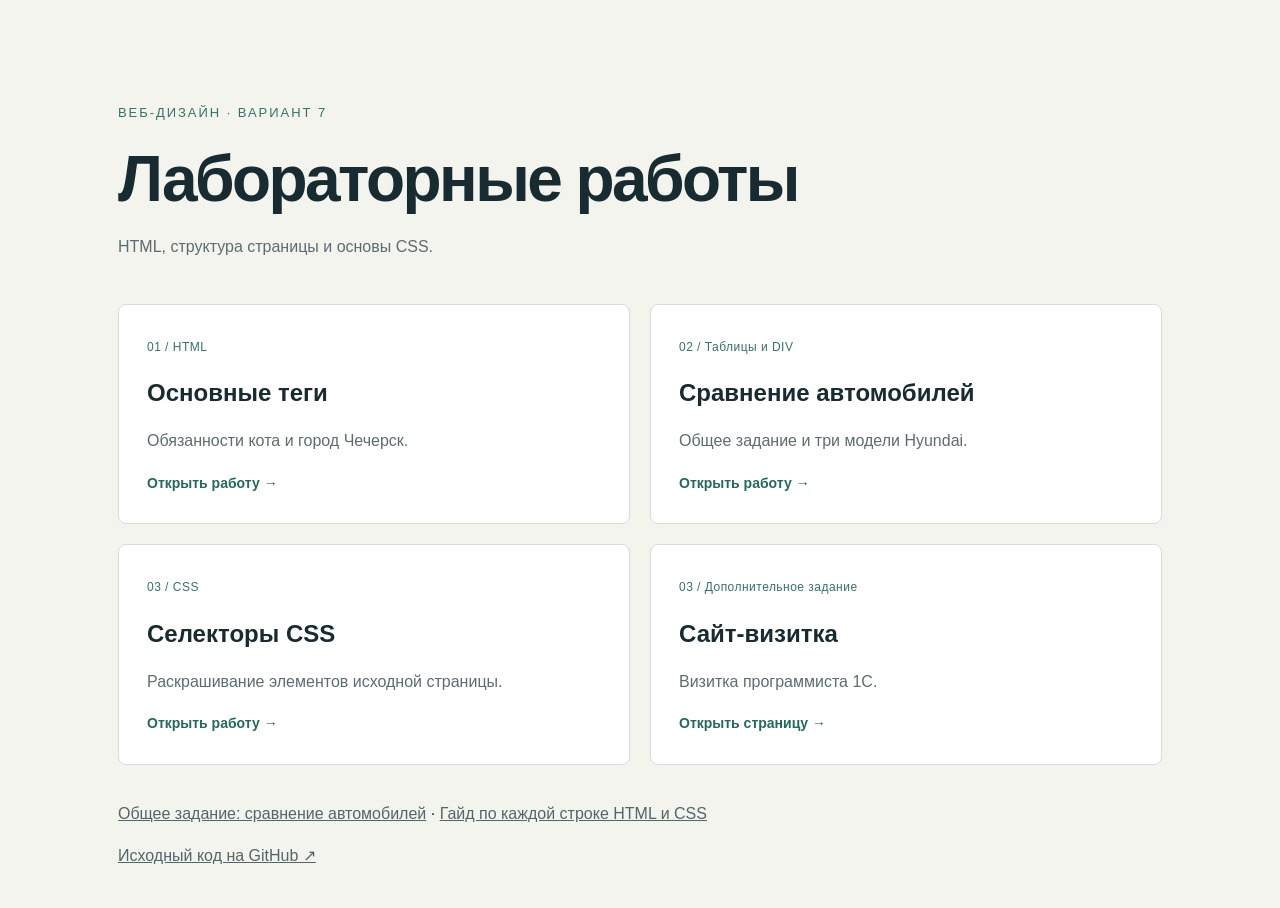
==== index.html @ 01439601 "Add violet motion and a second section to the business card" ====
<!DOCTYPE html>
<html lang="ru">
<head>
  <meta charset="UTF-8">
  <meta name="viewport" content="width=device-width, initial-scale=1">
  <title>Лабораторные работы по веб-дизайну</title>
  <link rel="stylesheet" href="labs.css">
</head>
<body>
  <main>
    <p class="eyebrow">Веб-дизайн · Вариант 7</p>
    <h1>Лабораторные работы</h1>
    <p class="intro">HTML, структура страницы и основы CSS.</p>
    <div class="labs">
      <a href="lab1/"><span>01 / HTML</span><h2>Основные теги</h2><p>Обязанности кота и город Чечерск.</p><b>Открыть работу →</b></a>
      <a href="lab2/"><span>02 / Таблицы и DIV</span><h2>Сравнение автомобилей</h2><p>Общее задание и три модели Hyundai.</p><b>Открыть работу →</b></a>
      <a href="lab3/"><span>03 / CSS</span><h2>Селекторы CSS</h2><p>Раскрашивание элементов исходной страницы.</p><b>Открыть работу →</b></a>
      <a href="lab3/business-card.html"><span>03 / Дополнительное задание</span><h2>Сайт-визитка</h2><p>Визитка программиста 1С.</p><b>Открыть страницу →</b></a>
    </div>
    <footer>
      <p><a href="lab2/general.html">Общее задание: сравнение автомобилей</a> · <a href="study/">Гайд по каждой строке HTML и CSS</a></p>
      <a href="https://github.com/error999777/wb1">Исходный код на GitHub ↗</a>
    </footer>
  </main>
</body>
</html>
---- labs.css ----
* { box-sizing: border-box; }
body { margin: 0; background: #f4f4ef; color: #172b31; font: 16px/1.6 Arial, sans-serif; }
main { max-width: 1100px; margin: 0 auto; padding: 90px 28px 40px; }
.eyebrow { color: #337369; font-size: 13px; text-transform: uppercase; letter-spacing: .15em; }
h1 { font-size: clamp(36px, 6vw, 64px); line-height: 1.1; max-width: 800px; margin: 20px 0; letter-spacing: -.04em; }
.intro { color: #5b6d70; margin-bottom: 44px; }
.labs { display: grid; grid-template-columns: repeat(2, 1fr); gap: 20px; }
.labs > a { display: block; border: 1px solid #d6ded9; padding: 28px; color: inherit; text-decoration: none; background: #fff; border-radius: 8px; }
.labs > a:hover { border-color: #337369; }
.labs span { font-size: 12px; color: #337369; letter-spacing: .04em; }
h2 { font-size: 24px; line-height: 1.25; }
.labs p { color: #5b6d70; }
.labs b { font-size: 14px; color: #24695f; }
footer { margin-top: 36px; }
footer a { color: #52666a; }
a:focus-visible { outline: 3px solid #1c8b78; outline-offset: 5px; }
@media (max-width: 600px) { main { padding-top: 48px; } .labs { grid-template-columns: 1fr; } }
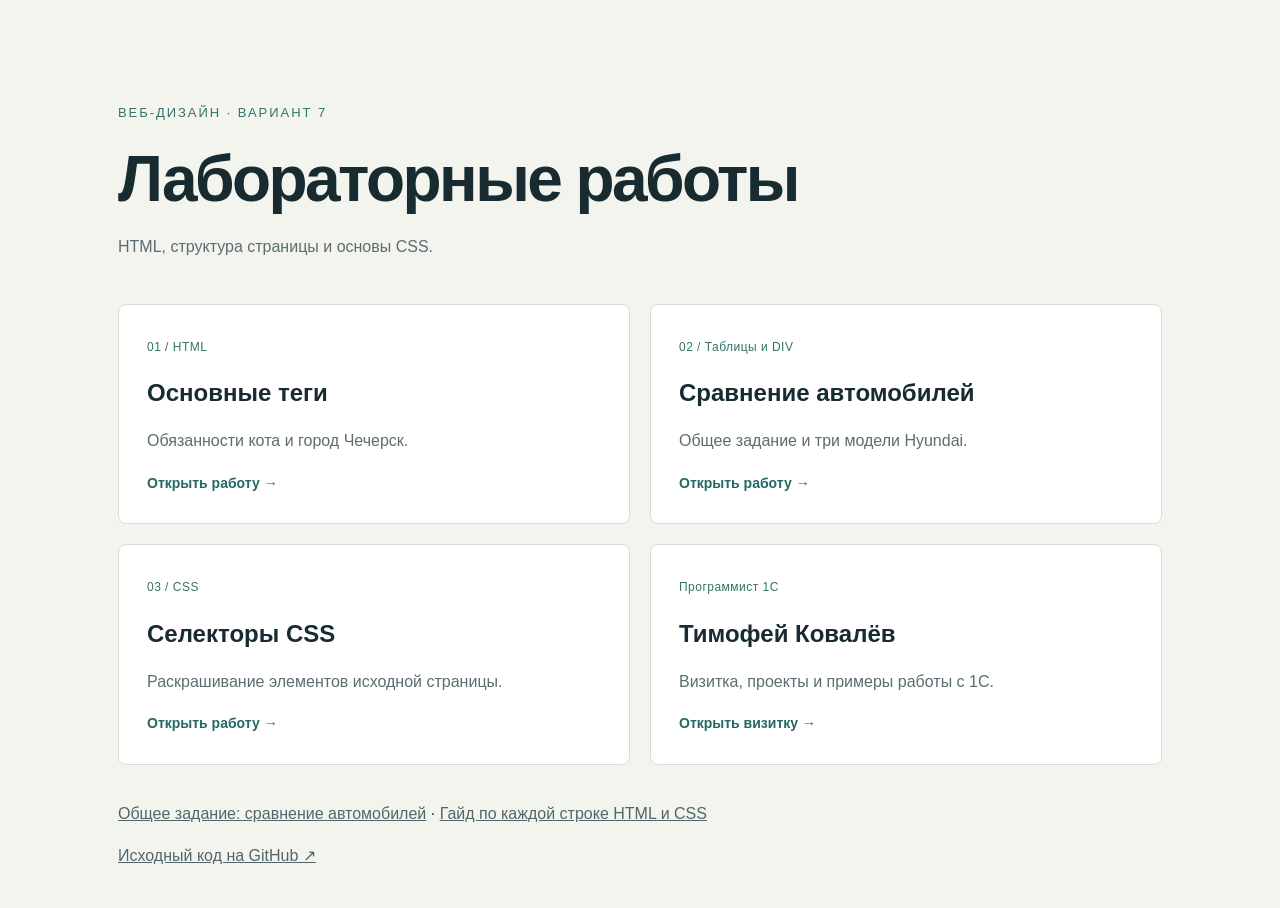
==== commit e22beb65: "Present the 1C card as a professional portfolio" ====
--- a/index.html
+++ b/index.html
@@ -15,7 +15,7 @@
       <a href="lab1/"><span>01 / HTML</span><h2>Основные теги</h2><p>Обязанности кота и город Чечерск.</p><b>Открыть работу →</b></a>
       <a href="lab2/"><span>02 / Таблицы и DIV</span><h2>Сравнение автомобилей</h2><p>Общее задание и три модели Hyundai.</p><b>Открыть работу →</b></a>
       <a href="lab3/"><span>03 / CSS</span><h2>Селекторы CSS</h2><p>Раскрашивание элементов исходной страницы.</p><b>Открыть работу →</b></a>
-      <a href="lab3/business-card.html"><span>03 / Дополнительное задание</span><h2>Сайт-визитка</h2><p>Визитка программиста 1С.</p><b>Открыть страницу →</b></a>
+      <a href="lab3/card.html"><span>Программист 1С</span><h2>Тимофей Ковалёв</h2><p>Визитка, проекты и примеры работы с 1С.</p><b>Открыть визитку →</b></a>
     </div>
     <footer>
       <p><a href="lab2/general.html">Общее задание: сравнение автомобилей</a> · <a href="study/">Гайд по каждой строке HTML и CSS</a></p>
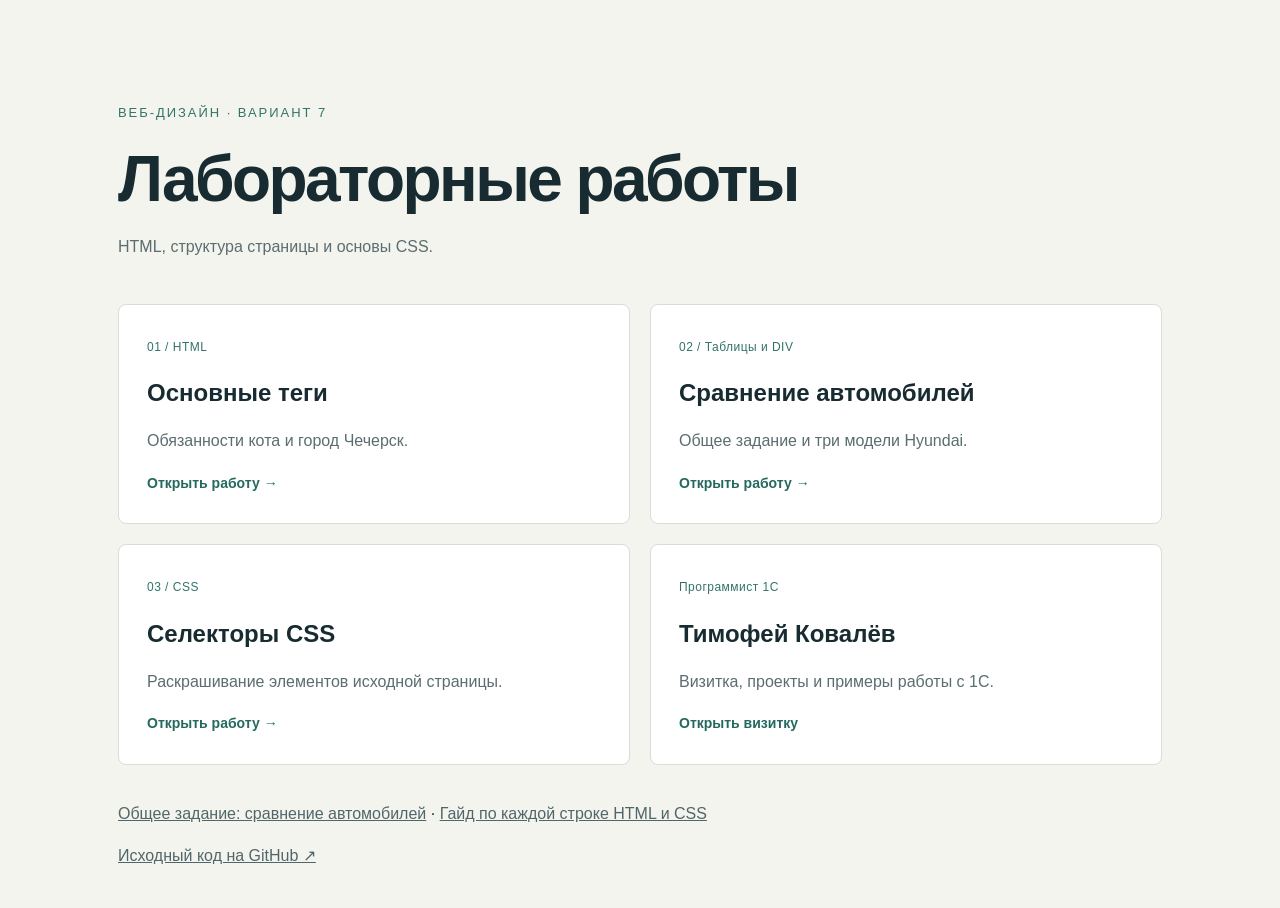
==== commit caf95c61: "Remove decorative arrows from the business card" ====
--- a/index.html
+++ b/index.html
@@ -15,7 +15,7 @@
       <a href="lab1/"><span>01 / HTML</span><h2>Основные теги</h2><p>Обязанности кота и город Чечерск.</p><b>Открыть работу →</b></a>
       <a href="lab2/"><span>02 / Таблицы и DIV</span><h2>Сравнение автомобилей</h2><p>Общее задание и три модели Hyundai.</p><b>Открыть работу →</b></a>
       <a href="lab3/"><span>03 / CSS</span><h2>Селекторы CSS</h2><p>Раскрашивание элементов исходной страницы.</p><b>Открыть работу →</b></a>
-      <a href="lab3/card.html"><span>Программист 1С</span><h2>Тимофей Ковалёв</h2><p>Визитка, проекты и примеры работы с 1С.</p><b>Открыть визитку →</b></a>
+      <a href="lab3/card.html"><span>Программист 1С</span><h2>Тимофей Ковалёв</h2><p>Визитка, проекты и примеры работы с 1С.</p><b>Открыть визитку</b></a>
     </div>
     <footer>
       <p><a href="lab2/general.html">Общее задание: сравнение автомобилей</a> · <a href="study/">Гайд по каждой строке HTML и CSS</a></p>
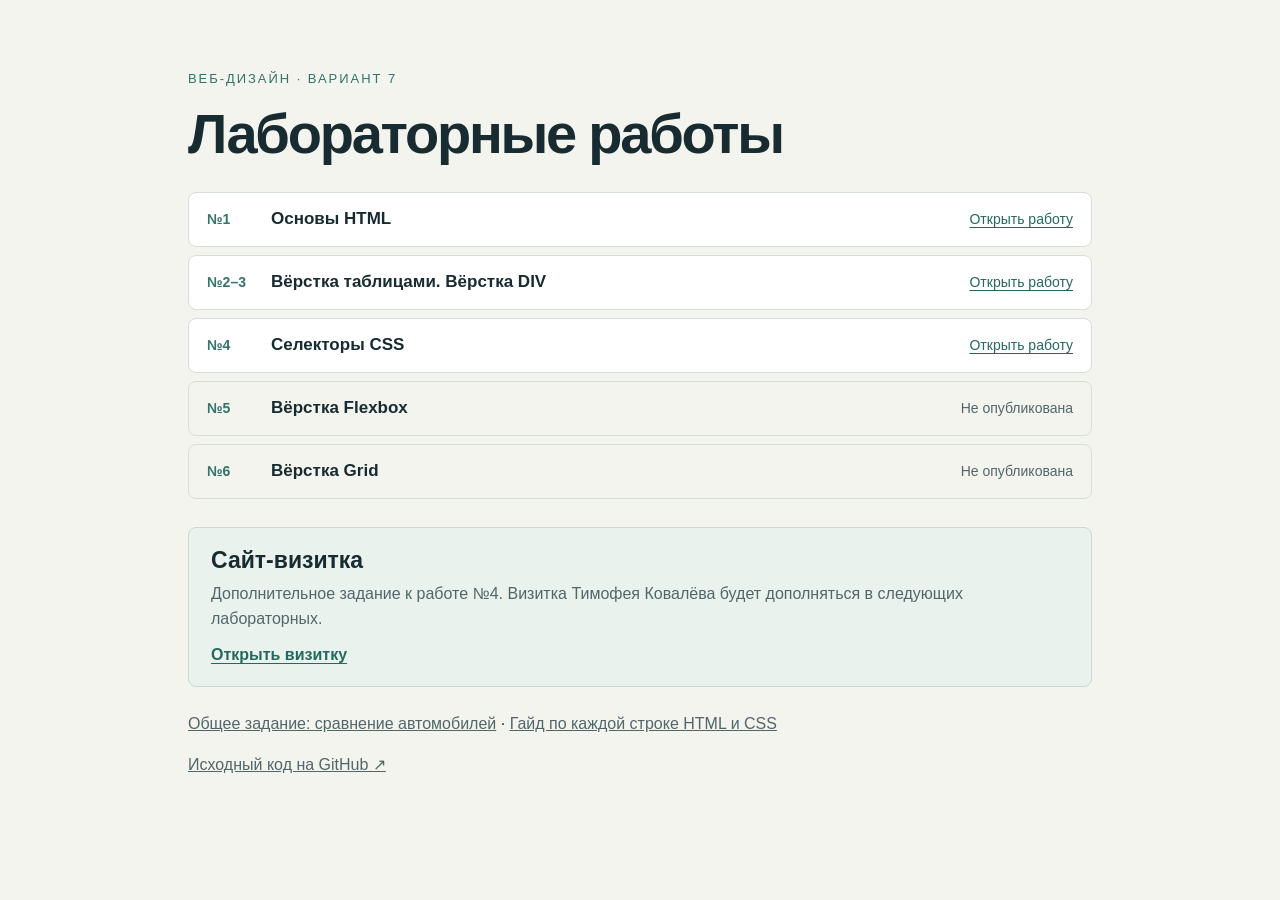
==== commit da63765c: "List web design labs in Moodle order" ====
--- a/index.html
+++ b/index.html
@@ -10,13 +10,44 @@
   <main>
     <p class="eyebrow">Веб-дизайн · Вариант 7</p>
     <h1>Лабораторные работы</h1>
-    <p class="intro">HTML, структура страницы и основы CSS.</p>
-    <div class="labs">
-      <a href="lab1/"><span>01 / HTML</span><h2>Основные теги</h2><p>Обязанности кота и город Чечерск.</p><b>Открыть работу →</b></a>
-      <a href="lab2/"><span>02 / Таблицы и DIV</span><h2>Сравнение автомобилей</h2><p>Общее задание и три модели Hyundai.</p><b>Открыть работу →</b></a>
-      <a href="lab3/"><span>03 / CSS</span><h2>Селекторы CSS</h2><p>Раскрашивание элементов исходной страницы.</p><b>Открыть работу →</b></a>
-      <a href="lab3/card.html"><span>Программист 1С</span><h2>Тимофей Ковалёв</h2><p>Визитка, проекты и примеры работы с 1С.</p><b>Открыть визитку</b></a>
-    </div>
+    <ol class="labs" role="list">
+      <li>
+        <a class="lab-row" href="lab1/">
+          <span class="lab-number">№1</span>
+          <span class="lab-title">Основы HTML</span>
+          <span class="lab-action">Открыть работу</span>
+        </a>
+      </li>
+      <li>
+        <a class="lab-row" href="lab2/">
+          <span class="lab-number">№2–3</span>
+          <span class="lab-title">Вёрстка таблицами. Вёрстка DIV</span>
+          <span class="lab-action">Открыть работу</span>
+        </a>
+      </li>
+      <li value="4">
+        <a class="lab-row" href="lab3/">
+          <span class="lab-number">№4</span>
+          <span class="lab-title">Селекторы CSS</span>
+          <span class="lab-action">Открыть работу</span>
+        </a>
+      </li>
+      <li class="lab-row">
+        <span class="lab-number">№5</span>
+        <span class="lab-title">Вёрстка Flexbox</span>
+        <span class="lab-action">Не опубликована</span>
+      </li>
+      <li class="lab-row">
+        <span class="lab-number">№6</span>
+        <span class="lab-title">Вёрстка Grid</span>
+        <span class="lab-action">Не опубликована</span>
+      </li>
+    </ol>
+    <section class="business-card" aria-labelledby="business-card-title">
+      <h2 id="business-card-title">Сайт-визитка</h2>
+      <p>Дополнительное задание к работе №4. Визитка Тимофея Ковалёва будет дополняться в следующих лабораторных.</p>
+      <a href="lab3/card.html">Открыть визитку</a>
+    </section>
     <footer>
       <p><a href="lab2/general.html">Общее задание: сравнение автомобилей</a> · <a href="study/">Гайд по каждой строке HTML и CSS</a></p>
       <a href="https://github.com/error999777/wb1">Исходный код на GitHub ↗</a>
--- a/labs.css
+++ b/labs.css
@@ -1,17 +1,40 @@
 * { box-sizing: border-box; }
 body { margin: 0; background: #f4f4ef; color: #172b31; font: 16px/1.6 Arial, sans-serif; }
-main { max-width: 1100px; margin: 0 auto; padding: 90px 28px 40px; }
+main { max-width: 960px; margin: 0 auto; padding: 56px 28px 40px; }
 .eyebrow { color: #337369; font-size: 13px; text-transform: uppercase; letter-spacing: .15em; }
-h1 { font-size: clamp(36px, 6vw, 64px); line-height: 1.1; max-width: 800px; margin: 20px 0; letter-spacing: -.04em; }
-.intro { color: #5b6d70; margin-bottom: 44px; }
-.labs { display: grid; grid-template-columns: repeat(2, 1fr); gap: 20px; }
-.labs > a { display: block; border: 1px solid #d6ded9; padding: 28px; color: inherit; text-decoration: none; background: #fff; border-radius: 8px; }
-.labs > a:hover { border-color: #337369; }
-.labs span { font-size: 12px; color: #337369; letter-spacing: .04em; }
-h2 { font-size: 24px; line-height: 1.25; }
-.labs p { color: #5b6d70; }
-.labs b { font-size: 14px; color: #24695f; }
-footer { margin-top: 36px; }
+h1 { font-size: clamp(34px, 6vw, 56px); line-height: 1.1; margin: 12px 0 28px; letter-spacing: -.04em; }
+.labs { display: grid; gap: 8px; margin: 0; padding: 0; list-style: none; }
+.lab-row {
+  display: grid;
+  grid-template-columns: 3.25rem minmax(0, 1fr) auto;
+  align-items: baseline;
+  gap: 12px;
+  padding: 15px 18px;
+  border: 1px solid #d6ded9;
+  border-radius: 8px;
+}
+a.lab-row { background: #fff; color: inherit; text-decoration: none; }
+a.lab-row:hover { border-color: #337369; }
+.lab-number { color: #337369; font-size: 14px; font-weight: 700; }
+.lab-title { font-size: 17px; font-weight: 700; line-height: 1.35; }
+.lab-action { color: #52666a; font-size: 14px; }
+a.lab-row .lab-action { color: #24695f; text-decoration: underline; text-underline-offset: .2em; }
+.business-card {
+  margin-top: 28px;
+  padding: 18px 22px;
+  border: 1px solid #c7dbd3;
+  border-radius: 8px;
+  background: #eaf2ee;
+}
+.business-card h2 { margin: 0; font-size: 23px; line-height: 1.25; }
+.business-card p { margin: 6px 0 10px; color: #52666a; }
+.business-card a { color: #24695f; font-weight: 700; text-underline-offset: .2em; }
+footer { margin-top: 24px; }
 footer a { color: #52666a; }
 a:focus-visible { outline: 3px solid #1c8b78; outline-offset: 5px; }
-@media (max-width: 600px) { main { padding-top: 48px; } .labs { grid-template-columns: 1fr; } }
+@media (max-width: 560px) {
+  main { padding: 30px 18px; }
+  .lab-row { grid-template-columns: 2.75rem minmax(0, 1fr); gap: 4px 8px; padding: 11px 13px; }
+  .lab-action { grid-column: 2; }
+  .business-card { padding: 16px; }
+}
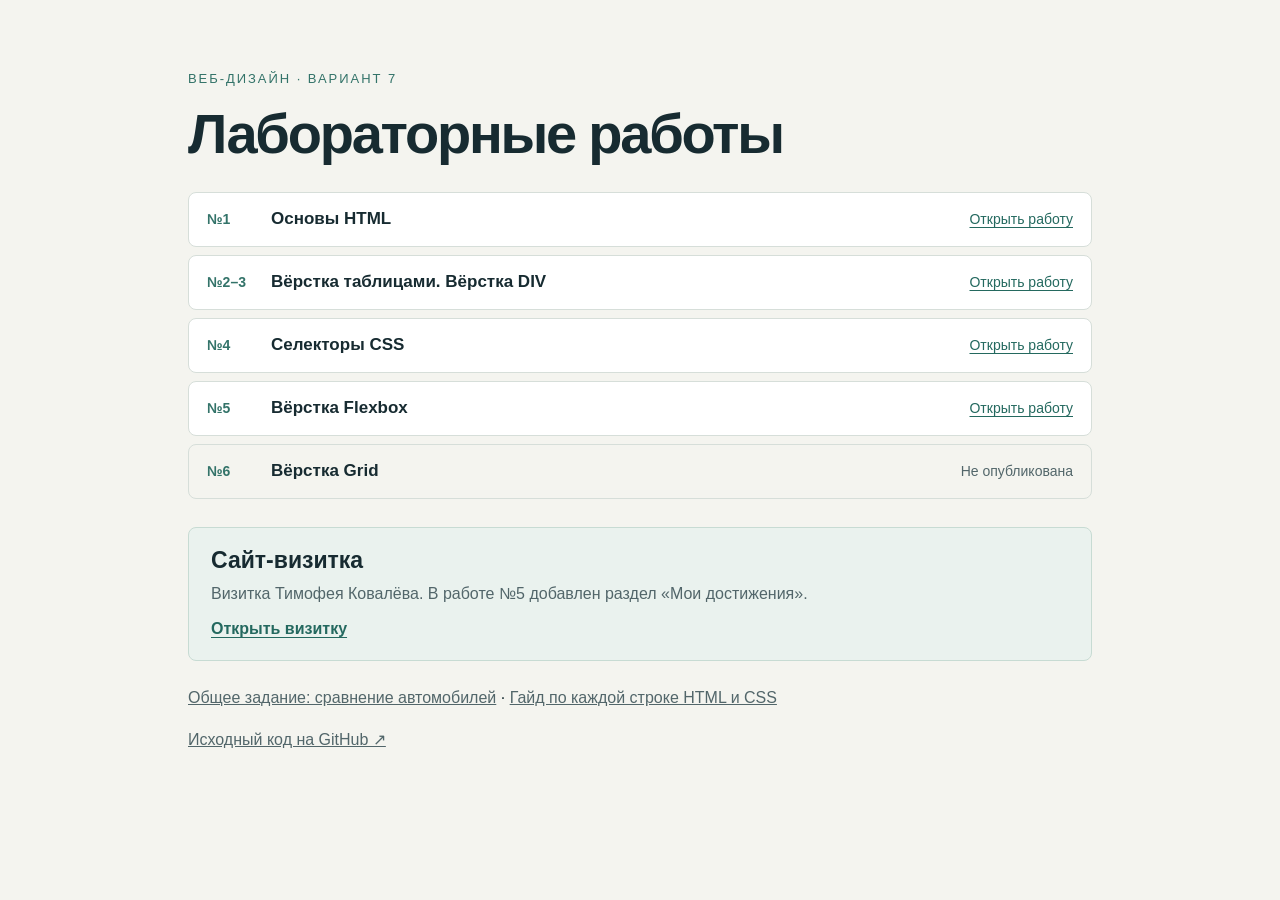
==== commit 62dbba27: "Publish Flexbox lab and portfolio achievements" ====
--- a/index.html
+++ b/index.html
@@ -4,7 +4,7 @@
   <meta charset="UTF-8">
   <meta name="viewport" content="width=device-width, initial-scale=1">
   <title>Лабораторные работы по веб-дизайну</title>
-  <link rel="stylesheet" href="labs.css">
+  <link rel="stylesheet" href="labs.css?v=2">
 </head>
 <body>
   <main>
@@ -32,10 +32,12 @@
           <span class="lab-action">Открыть работу</span>
         </a>
       </li>
-      <li class="lab-row">
-        <span class="lab-number">№5</span>
-        <span class="lab-title">Вёрстка Flexbox</span>
-        <span class="lab-action">Не опубликована</span>
+      <li>
+        <a class="lab-row" href="lab5/">
+          <span class="lab-number">№5</span>
+          <span class="lab-title">Вёрстка Flexbox</span>
+          <span class="lab-action">Открыть работу</span>
+        </a>
       </li>
       <li class="lab-row">
         <span class="lab-number">№6</span>
@@ -45,7 +47,7 @@
     </ol>
     <section class="business-card" aria-labelledby="business-card-title">
       <h2 id="business-card-title">Сайт-визитка</h2>
-      <p>Дополнительное задание к работе №4. Визитка Тимофея Ковалёва будет дополняться в следующих лабораторных.</p>
+      <p>Визитка Тимофея Ковалёва. В работе №5 добавлен раздел «Мои достижения».</p>
       <a href="lab3/card.html">Открыть визитку</a>
     </section>
     <footer>
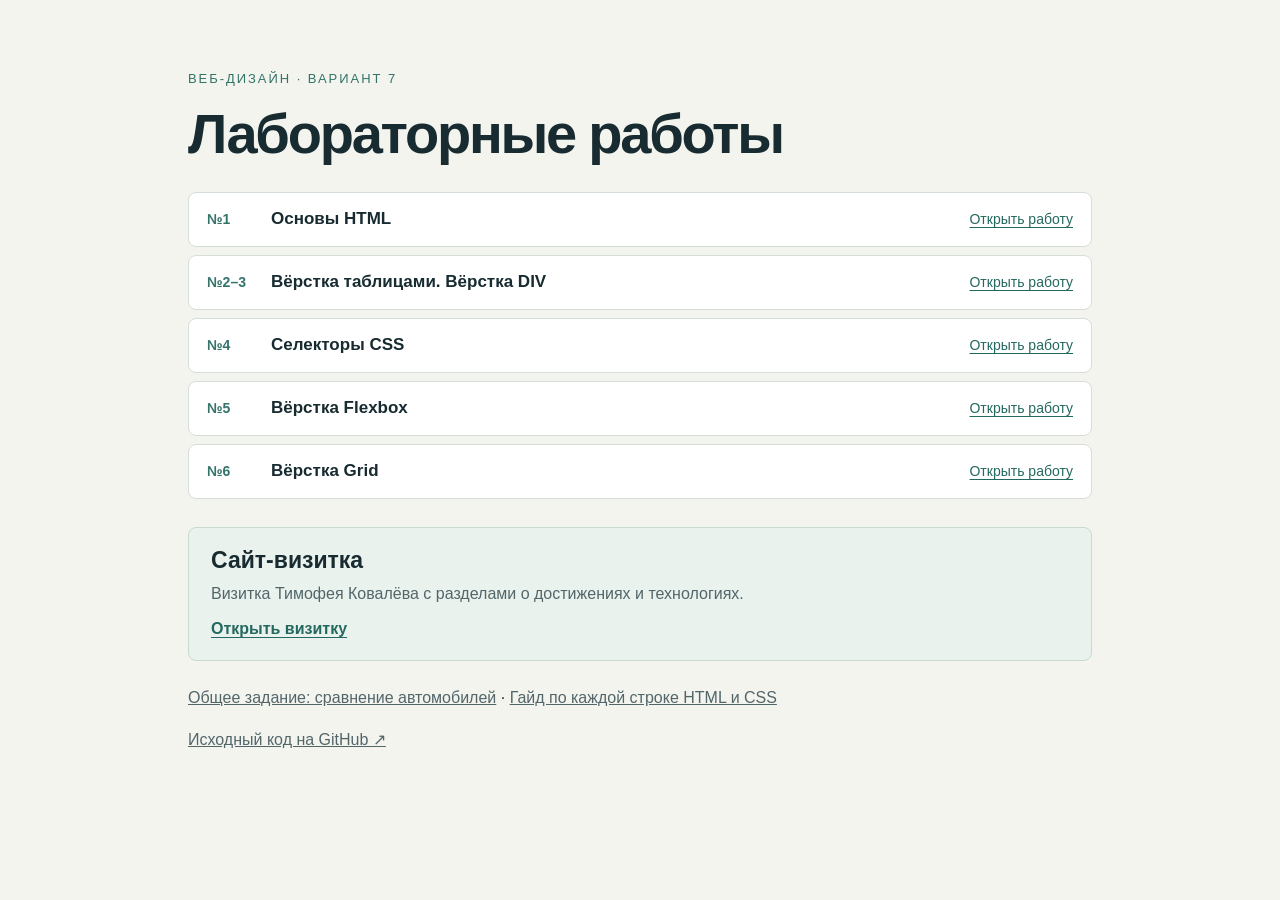
==== commit 5679ff16: "Publish Grid lab and portfolio technologies" ====
--- a/index.html
+++ b/index.html
@@ -39,15 +39,17 @@
           <span class="lab-action">Открыть работу</span>
         </a>
       </li>
-      <li class="lab-row">
-        <span class="lab-number">№6</span>
-        <span class="lab-title">Вёрстка Grid</span>
-        <span class="lab-action">Не опубликована</span>
+      <li>
+        <a class="lab-row" href="lab6/">
+          <span class="lab-number">№6</span>
+          <span class="lab-title">Вёрстка Grid</span>
+          <span class="lab-action">Открыть работу</span>
+        </a>
       </li>
     </ol>
     <section class="business-card" aria-labelledby="business-card-title">
       <h2 id="business-card-title">Сайт-визитка</h2>
-      <p>Визитка Тимофея Ковалёва. В работе №5 добавлен раздел «Мои достижения».</p>
+      <p>Визитка Тимофея Ковалёва с разделами о достижениях и технологиях.</p>
       <a href="lab3/card.html">Открыть визитку</a>
     </section>
     <footer>
